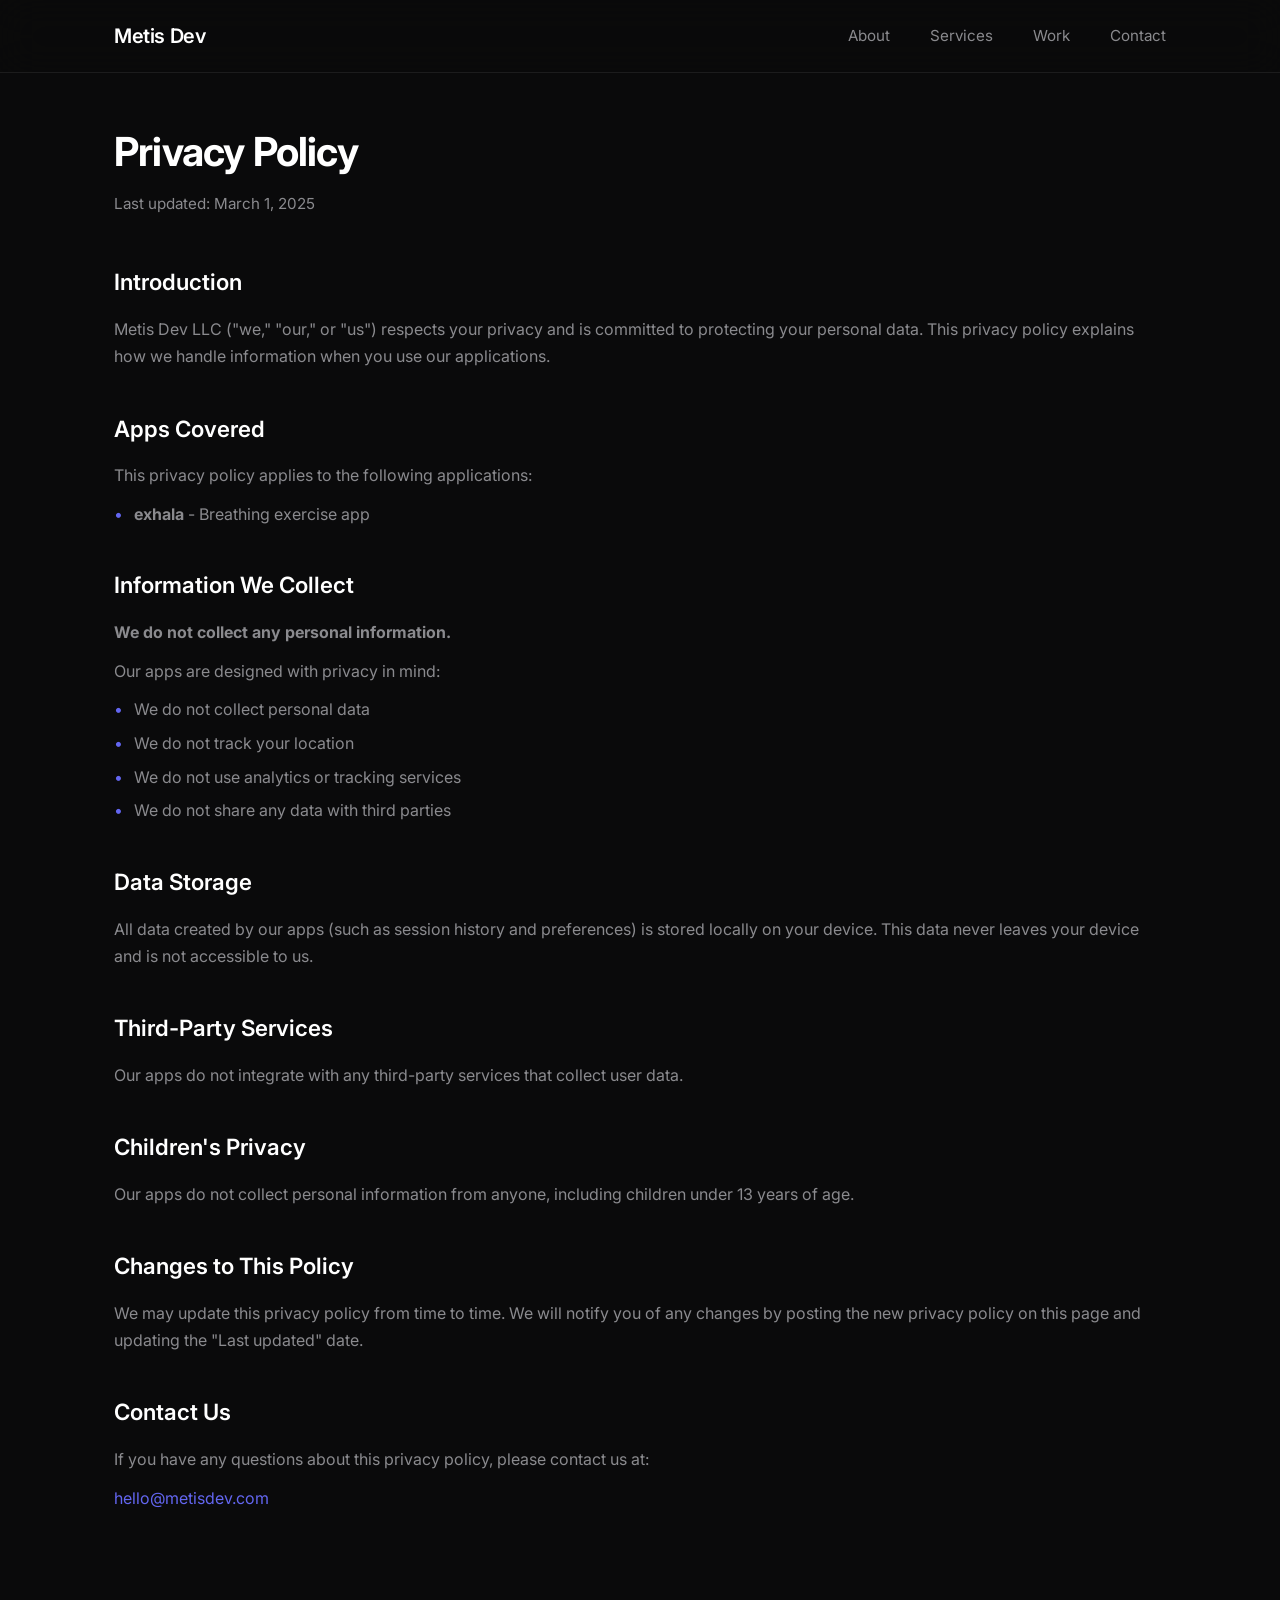
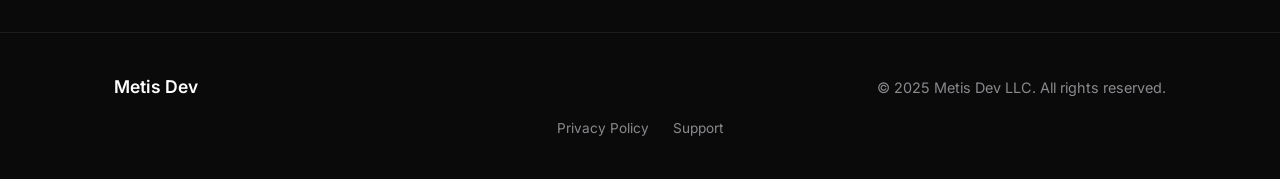
==== privacy.html @ e23542b5 "Add iOS development services section and copy refinements Adds a Services section (iOS Development, " ====
<!DOCTYPE html>
<html lang="en">
<head>
    <meta charset="UTF-8">
    <meta name="viewport" content="width=device-width, initial-scale=1.0">
    <title>Privacy Policy | Metis Dev</title>
    <meta name="description" content="Privacy Policy for Metis Dev applications including exhala.">
    <link rel="stylesheet" href="styles.css">
    <link rel="preconnect" href="https://fonts.googleapis.com">
    <link rel="preconnect" href="https://fonts.gstatic.com" crossorigin>
    <link href="https://fonts.googleapis.com/css2?family=Inter:wght@300;400;500;600;700&display=swap" rel="stylesheet">
    <link rel="icon" type="image/svg+xml" href="data:image/svg+xml,<svg xmlns='http://www.w3.org/2000/svg' viewBox='0 0 100 100'><text y='.9em' font-size='90'>M</text></svg>">
</head>
<body>
    <nav class="nav">
        <div class="nav-container">
            <a href="index.html" class="logo">Metis Dev</a>
            <ul class="nav-links">
                <li><a href="index.html#about">About</a></li>
                <li><a href="index.html#services">Services</a></li>
                <li><a href="index.html#work">Work</a></li>
                <li><a href="index.html#contact">Contact</a></li>
            </ul>
            <button class="mobile-menu-btn" aria-label="Toggle menu">
                <span></span>
                <span></span>
                <span></span>
            </button>
        </div>
    </nav>

    <main class="legal-page">
        <div class="container">
            <h1>Privacy Policy</h1>
            <p class="last-updated">Last updated: March 1, 2025</p>

            <section class="legal-section">
                <h2>Introduction</h2>
                <p>Metis Dev LLC ("we," "our," or "us") respects your privacy and is committed to protecting your personal data. This privacy policy explains how we handle information when you use our applications.</p>
            </section>

            <section class="legal-section">
                <h2>Apps Covered</h2>
                <p>This privacy policy applies to the following applications:</p>
                <ul>
                    <li><strong>exhala</strong> - Breathing exercise app</li>
                </ul>
            </section>

            <section class="legal-section">
                <h2>Information We Collect</h2>
                <p><strong>We do not collect any personal information.</strong></p>
                <p>Our apps are designed with privacy in mind:</p>
                <ul>
                    <li>We do not collect personal data</li>
                    <li>We do not track your location</li>
                    <li>We do not use analytics or tracking services</li>
                    <li>We do not share any data with third parties</li>
                </ul>
            </section>

            <section class="legal-section">
                <h2>Data Storage</h2>
                <p>All data created by our apps (such as session history and preferences) is stored locally on your device. This data never leaves your device and is not accessible to us.</p>
            </section>

            <section class="legal-section">
                <h2>Third-Party Services</h2>
                <p>Our apps do not integrate with any third-party services that collect user data.</p>
            </section>

            <section class="legal-section">
                <h2>Children's Privacy</h2>
                <p>Our apps do not collect personal information from anyone, including children under 13 years of age.</p>
            </section>

            <section class="legal-section">
                <h2>Changes to This Policy</h2>
                <p>We may update this privacy policy from time to time. We will notify you of any changes by posting the new privacy policy on this page and updating the "Last updated" date.</p>
            </section>

            <section class="legal-section">
                <h2>Contact Us</h2>
                <p>If you have any questions about this privacy policy, please contact us at:</p>
                <p><a href="mailto:hello@metisdev.com">hello@metisdev.com</a></p>
            </section>
        </div>
    </main>

    <footer class="footer">
        <div class="container">
            <div class="footer-content">
                <span class="footer-logo">Metis Dev</span>
                <p>&copy; 2025 Metis Dev LLC. All rights reserved.</p>
            </div>
            <div class="footer-links">
                <a href="privacy.html">Privacy Policy</a>
                <a href="support.html">Support</a>
            </div>
        </div>
    </footer>

    <script src="script.js"></script>
</body>
</html>
---- styles.css ----
/* Reset & Base */
*, *::before, *::after {
    box-sizing: border-box;
    margin: 0;
    padding: 0;
}

:root {
    --color-bg: #0a0a0b;
    --color-bg-elevated: #141416;
    --color-text: #ffffff;
    --color-text-muted: #8a8a8e;
    --color-accent: #6366f1;
    --color-accent-hover: #818cf8;
    --color-border: rgba(255, 255, 255, 0.08);
    --font-family: 'Inter', -apple-system, BlinkMacSystemFont, sans-serif;
    --transition: 0.3s ease;
}

html {
    scroll-behavior: smooth;
}

body {
    font-family: var(--font-family);
    background-color: var(--color-bg);
    color: var(--color-text);
    line-height: 1.6;
    -webkit-font-smoothing: antialiased;
}

.container {
    max-width: 1100px;
    margin: 0 auto;
    padding: 0 24px;
}

/* Navigation */
.nav {
    position: fixed;
    top: 0;
    left: 0;
    right: 0;
    z-index: 100;
    background: rgba(10, 10, 11, 0.8);
    backdrop-filter: blur(20px);
    border-bottom: 1px solid var(--color-border);
}

.nav-container {
    max-width: 1100px;
    margin: 0 auto;
    padding: 0 24px;
    height: 72px;
    display: flex;
    align-items: center;
    justify-content: space-between;
}

.logo {
    font-size: 1.25rem;
    font-weight: 600;
    color: var(--color-text);
    text-decoration: none;
    letter-spacing: -0.02em;
}

.nav-links {
    display: flex;
    list-style: none;
    gap: 40px;
}

.nav-links a {
    color: var(--color-text-muted);
    text-decoration: none;
    font-size: 0.95rem;
    font-weight: 400;
    transition: color var(--transition);
}

.nav-links a:hover {
    color: var(--color-text);
}

.mobile-menu-btn {
    display: none;
    flex-direction: column;
    gap: 5px;
    background: none;
    border: none;
    cursor: pointer;
    padding: 8px;
}

.mobile-menu-btn span {
    width: 24px;
    height: 2px;
    background: var(--color-text);
    transition: var(--transition);
}

/* Hero */
.hero {
    min-height: 100vh;
    display: flex;
    align-items: center;
    justify-content: center;
    text-align: center;
    padding: 120px 24px 80px;
    background: radial-gradient(ellipse at 50% 0%, rgba(99, 102, 241, 0.15) 0%, transparent 60%);
}

.hero-content {
    max-width: 700px;
}

.hero h1 {
    font-size: clamp(2.5rem, 6vw, 4rem);
    font-weight: 700;
    letter-spacing: -0.03em;
    line-height: 1.1;
    margin-bottom: 24px;
}

.hero p {
    font-size: 1.25rem;
    color: var(--color-text-muted);
    margin-bottom: 40px;
    line-height: 1.7;
}

/* Buttons */
.btn {
    display: inline-flex;
    align-items: center;
    gap: 10px;
    padding: 14px 28px;
    border-radius: 12px;
    font-size: 1rem;
    font-weight: 500;
    text-decoration: none;
    transition: all var(--transition);
    cursor: pointer;
    border: none;
}

.btn-primary {
    background: var(--color-accent);
    color: white;
}

.btn-primary:hover {
    background: var(--color-accent-hover);
    transform: translateY(-2px);
}

.btn-secondary {
    background: var(--color-bg-elevated);
    color: var(--color-text);
    border: 1px solid var(--color-border);
}

.btn-secondary:hover {
    border-color: rgba(255, 255, 255, 0.2);
    background: rgba(255, 255, 255, 0.05);
}

/* Sections */
.section {
    padding: 120px 0;
    scroll-margin-top: -32px;
}

.section h2 {
    font-size: 2.5rem;
    font-weight: 700;
    letter-spacing: -0.02em;
    margin-bottom: 48px;
}

/* About */
.about {
    border-top: 1px solid var(--color-border);
}

.about-content {
    max-width: 680px;
}

.about-content .lead {
    font-size: 1.35rem;
    color: var(--color-text);
    margin-bottom: 24px;
    line-height: 1.6;
}

.about-content p {
    color: var(--color-text-muted);
    font-size: 1.1rem;
    margin-bottom: 16px;
}

/* Work / Projects */
.work {
    background: var(--color-bg-elevated);
}

.project-card {
    display: grid;
    grid-template-columns: 1fr 1fr;
    gap: 60px;
    align-items: center;
    background: var(--color-bg);
    border-radius: 24px;
    padding: 60px;
    border: 1px solid var(--color-border);
}

.project-visual {
    display: flex;
    justify-content: center;
    align-items: center;
}

.app-icon {
    width: 300px;
    height: 300px;
    border-radius: 22.37%;
}

.project-info {
    display: flex;
    flex-direction: column;
    gap: 16px;
}

.project-label {
    font-size: 0.85rem;
    font-weight: 500;
    color: var(--color-accent);
    text-transform: uppercase;
    letter-spacing: 0.1em;
}

.project-info h3 {
    font-size: 2rem;
    font-weight: 700;
    letter-spacing: -0.02em;
}

.project-tagline {
    font-size: 1.2rem;
    color: var(--color-text);
    font-weight: 500;
}

.project-info p {
    color: var(--color-text-muted);
    font-size: 1rem;
}

.feature-list {
    list-style: none;
    margin: 8px 0 16px;
}

.feature-list li {
    position: relative;
    padding-left: 24px;
    margin-bottom: 10px;
    color: var(--color-text-muted);
    font-size: 0.95rem;
}

.feature-list li::before {
    content: "";
    position: absolute;
    left: 0;
    top: 8px;
    width: 8px;
    height: 8px;
    background: var(--color-accent);
    border-radius: 50%;
}

.app-store-btn {
    width: fit-content;
    margin-top: 8px;
}

/* Services */
.services-intro {
    max-width: 680px;
    color: var(--color-text-muted);
    font-size: 1.1rem;
    margin-top: -24px;
    margin-bottom: 48px;
}

.services-grid {
    display: grid;
    grid-template-columns: repeat(4, 1fr);
    gap: 24px;
}

.service-card {
    background: var(--color-bg-elevated);
    border: 1px solid var(--color-border);
    border-radius: 16px;
    padding: 32px 28px;
}

.service-icon {
    width: 52px;
    height: 52px;
    display: flex;
    align-items: center;
    justify-content: center;
    background: rgba(99, 102, 241, 0.12);
    color: var(--color-accent);
    border-radius: 12px;
    margin-bottom: 20px;
}

.service-card h3 {
    font-size: 1.15rem;
    font-weight: 600;
    letter-spacing: -0.01em;
    margin-bottom: 10px;
}

.service-card p {
    color: var(--color-text-muted);
    font-size: 0.95rem;
}

/* Contact */
.contact {
    text-align: center;
    border-top: 1px solid var(--color-border);
}

.contact-text {
    font-size: 1.2rem;
    color: var(--color-text-muted);
    margin-bottom: 32px;
}

.contact-email {
    font-size: 1.5rem;
    font-weight: 600;
    color: var(--color-accent);
    text-decoration: none;
    transition: color var(--transition);
}

.contact-email:hover {
    color: var(--color-accent-hover);
}

/* Footer */
.footer {
    padding: 40px 0;
    border-top: 1px solid var(--color-border);
}

.footer-content {
    display: flex;
    justify-content: space-between;
    align-items: center;
}

.footer-logo {
    font-weight: 600;
    font-size: 1.1rem;
}

.footer-links {
    display: flex;
    gap: 24px;
    justify-content: center;
    margin-top: 16px;
    flex-wrap: wrap;
}

.footer-links a {
    font-size: 0.85rem;
    color: var(--color-text-muted);
    text-decoration: none;
    transition: color 0.2s ease;
}

.footer-links a:hover {
    color: var(--color-text);
}

.footer p {
    color: var(--color-text-muted);
    font-size: 0.9rem;
}

/* Mobile Responsive */
@media (max-width: 900px) {
    .project-card {
        grid-template-columns: 1fr;
        text-align: center;
        padding: 40px 30px;
    }

    .project-visual {
        order: -1;
    }

    .project-info {
        align-items: center;
    }

    .feature-list {
        text-align: left;
        display: inline-block;
    }

    .services-grid {
        grid-template-columns: repeat(2, 1fr);
    }
}

@media (max-width: 768px) {
    .nav-links {
        display: none;
        position: absolute;
        top: 72px;
        left: 0;
        right: 0;
        background: var(--color-bg);
        flex-direction: column;
        padding: 24px;
        gap: 20px;
        border-bottom: 1px solid var(--color-border);
    }

    .nav-links.active {
        display: flex;
    }

    .mobile-menu-btn {
        display: flex;
    }

    .mobile-menu-btn.active span:nth-child(1) {
        transform: rotate(45deg) translate(5px, 5px);
    }

    .mobile-menu-btn.active span:nth-child(2) {
        opacity: 0;
    }

    .mobile-menu-btn.active span:nth-child(3) {
        transform: rotate(-45deg) translate(5px, -5px);
    }

    .hero {
        padding: 100px 24px 60px;
    }

    .section {
        padding: 80px 0;
        scroll-margin-top: 8px;
    }

    .section h2 {
        font-size: 2rem;
    }

    .app-icon {
        width: 180px;
        height: 180px;
        border-radius: 22.37%;
    }

    .services-intro {
        margin-top: 0;
    }

    .services-grid {
        grid-template-columns: 1fr;
    }

    .footer-content {
        flex-direction: column;
        gap: 12px;
        text-align: center;
    }
}

/* Legal Pages (Privacy, Terms) */
.legal-page {
    padding: 120px 0 80px;
    min-height: calc(100vh - 200px);
}

.legal-page h1 {
    font-size: 2.5rem;
    font-weight: 700;
    letter-spacing: -0.02em;
    margin-bottom: 8px;
}

.legal-page .last-updated {
    color: var(--color-text-muted);
    font-size: 0.95rem;
    margin-bottom: 48px;
}

.legal-section {
    margin-bottom: 40px;
}

.legal-section h2 {
    font-size: 1.4rem;
    font-weight: 600;
    margin-bottom: 16px;
    color: var(--color-text);
}

.legal-section p {
    color: var(--color-text-muted);
    font-size: 1rem;
    margin-bottom: 12px;
    line-height: 1.7;
}

.legal-section ul {
    list-style: none;
    margin: 12px 0;
}

.legal-section ul li {
    position: relative;
    padding-left: 20px;
    margin-bottom: 8px;
    color: var(--color-text-muted);
    font-size: 1rem;
}

.legal-section ul li::before {
    content: "•";
    position: absolute;
    left: 0;
    color: var(--color-accent);
}

.legal-section a {
    color: var(--color-accent);
    text-decoration: none;
}

.legal-section a:hover {
    color: var(--color-accent-hover);
}

.legal-section h3 {
    font-size: 1.1rem;
    font-weight: 600;
    margin: 24px 0 8px;
    color: var(--color-text);
}
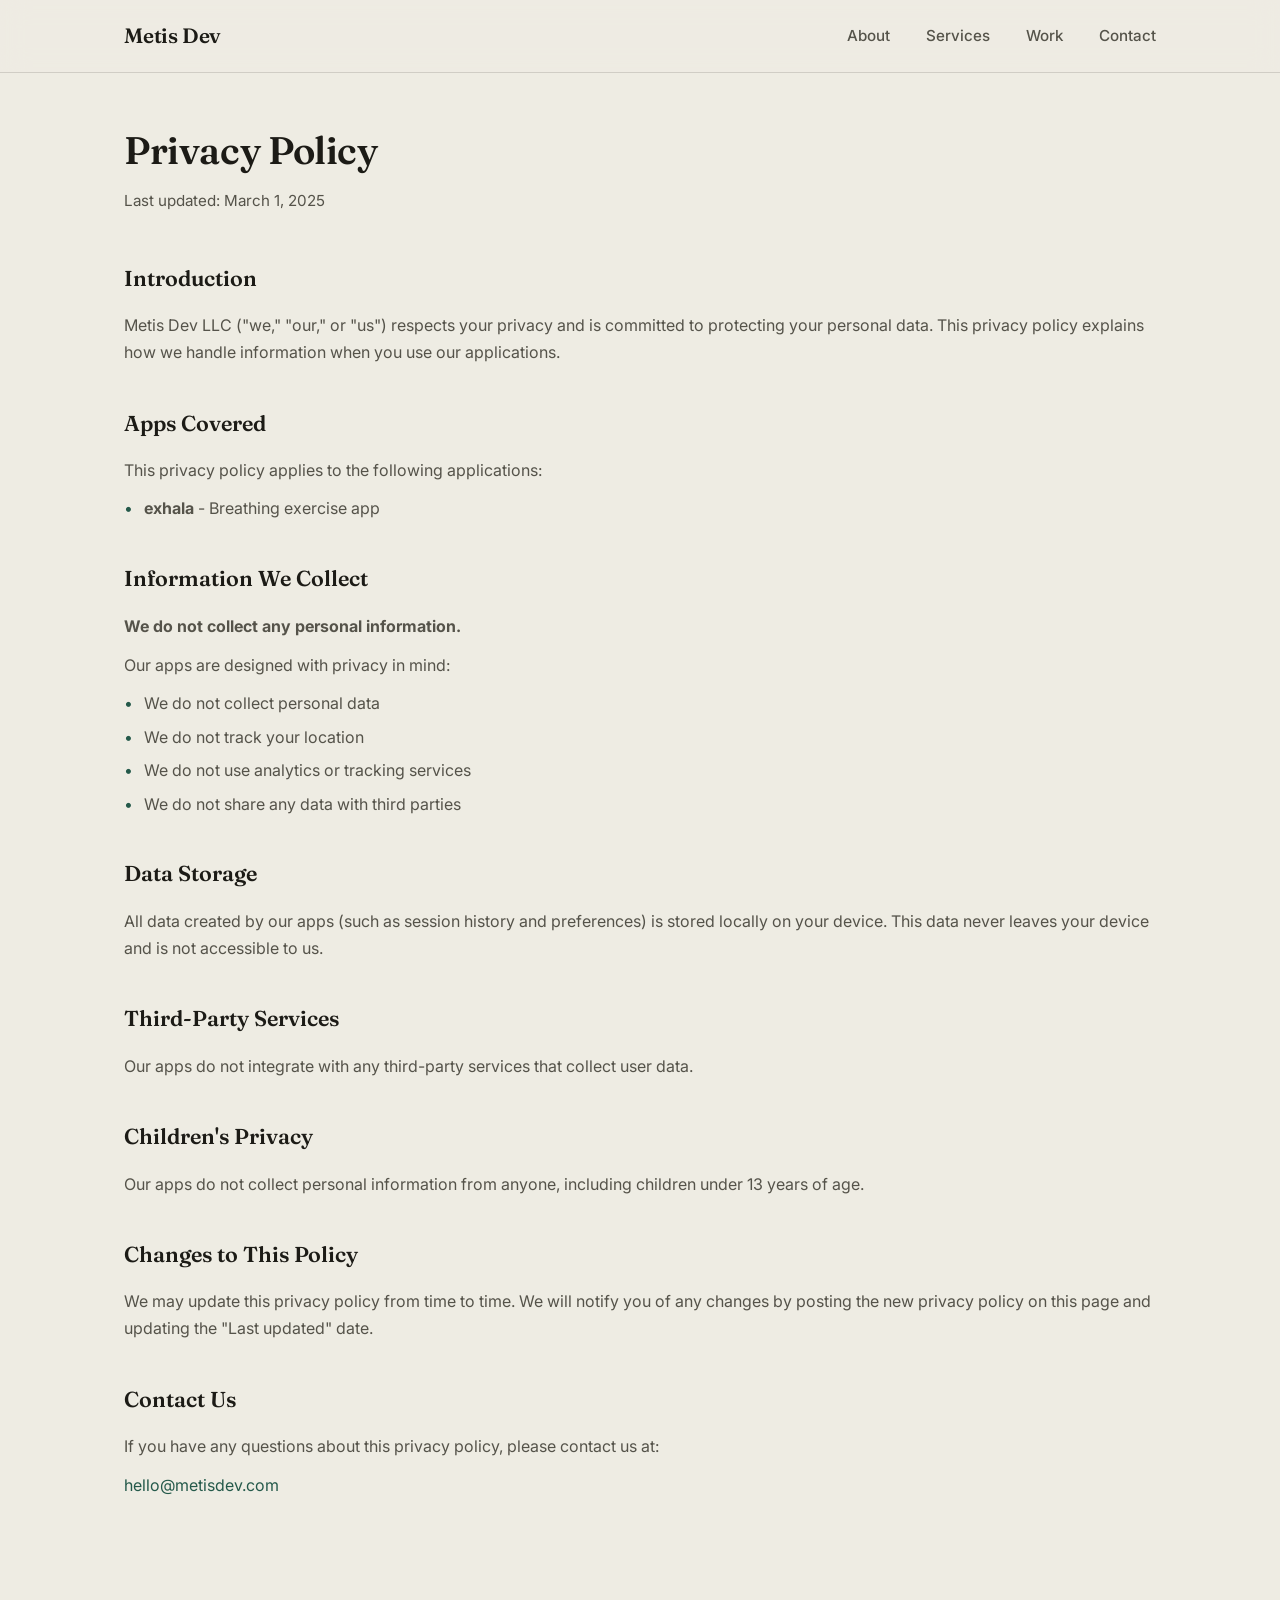
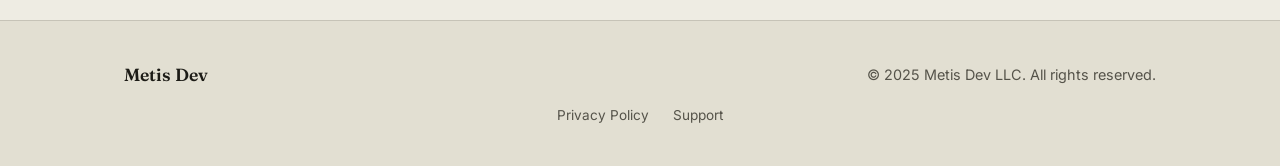
==== commit 1e715946: "Reposition site around on-device AI integration for indie app makers Lead with on-device AI (no per-" ====
--- a/privacy.html
+++ b/privacy.html
@@ -8,7 +8,7 @@
     <link rel="stylesheet" href="styles.css">
     <link rel="preconnect" href="https://fonts.googleapis.com">
     <link rel="preconnect" href="https://fonts.gstatic.com" crossorigin>
-    <link href="https://fonts.googleapis.com/css2?family=Inter:wght@300;400;500;600;700&display=swap" rel="stylesheet">
+    <link href="https://fonts.googleapis.com/css2?family=Fraunces:opsz,wght@9..144,400;9..144,500;9..144,600;9..144,700&family=Inter:wght@300;400;500;600;700&display=swap" rel="stylesheet">
     <link rel="icon" type="image/svg+xml" href="data:image/svg+xml,<svg xmlns='http://www.w3.org/2000/svg' viewBox='0 0 100 100'><text y='.9em' font-size='90'>M</text></svg>">
 </head>
 <body>
--- a/styles.css
+++ b/styles.css
@@ -6,15 +6,19 @@
 }
 
 :root {
-    --color-bg: #0a0a0b;
-    --color-bg-elevated: #141416;
-    --color-text: #ffffff;
-    --color-text-muted: #8a8a8e;
-    --color-accent: #6366f1;
-    --color-accent-hover: #818cf8;
-    --color-border: rgba(255, 255, 255, 0.08);
-    --font-family: 'Inter', -apple-system, BlinkMacSystemFont, sans-serif;
-    --transition: 0.3s ease;
+    --color-bg: #eeece3;
+    --color-bg-panel: #e2dfd2;
+    --color-surface: #f7f5ee;
+    --color-ink: #1c1b16;
+    --color-ink-muted: #55534a;
+    --color-accent: #24594a;
+    --color-accent-strong: #163d33;
+    --color-accent-soft: rgba(36, 89, 74, 0.1);
+    --color-border: rgba(28, 27, 22, 0.14);
+    --color-border-strong: rgba(28, 27, 22, 0.28);
+    --font-display: 'Fraunces', Georgia, serif;
+    --font-body: 'Inter', -apple-system, BlinkMacSystemFont, sans-serif;
+    --transition: 0.25s ease;
 }
 
 html {
@@ -22,15 +26,31 @@
 }
 
 body {
-    font-family: var(--font-family);
+    font-family: var(--font-body);
     background-color: var(--color-bg);
-    color: var(--color-text);
+    color: var(--color-ink);
     line-height: 1.6;
     -webkit-font-smoothing: antialiased;
 }
 
+@media (prefers-reduced-motion: reduce) {
+    html {
+        scroll-behavior: auto;
+    }
+}
+
+a {
+    color: inherit;
+}
+
+:focus-visible {
+    outline: 2px solid var(--color-accent);
+    outline-offset: 3px;
+    border-radius: 2px;
+}
+
 .container {
-    max-width: 1100px;
+    max-width: 1080px;
     margin: 0 auto;
     padding: 0 24px;
 }
@@ -42,13 +62,13 @@
     left: 0;
     right: 0;
     z-index: 100;
-    background: rgba(10, 10, 11, 0.8);
-    backdrop-filter: blur(20px);
+    background: rgba(238, 236, 227, 0.9);
+    backdrop-filter: blur(14px);
     border-bottom: 1px solid var(--color-border);
 }
 
 .nav-container {
-    max-width: 1100px;
+    max-width: 1080px;
     margin: 0 auto;
     padding: 0 24px;
     height: 72px;
@@ -58,29 +78,30 @@
 }
 
 .logo {
-    font-size: 1.25rem;
-    font-weight: 600;
-    color: var(--color-text);
+    font-family: var(--font-display);
+    font-size: 1.3rem;
+    font-weight: 600;
+    color: var(--color-ink);
     text-decoration: none;
-    letter-spacing: -0.02em;
+    letter-spacing: -0.01em;
 }
 
 .nav-links {
     display: flex;
     list-style: none;
-    gap: 40px;
+    gap: 36px;
 }
 
 .nav-links a {
-    color: var(--color-text-muted);
+    color: var(--color-ink-muted);
     text-decoration: none;
     font-size: 0.95rem;
-    font-weight: 400;
+    font-weight: 500;
     transition: color var(--transition);
 }
 
 .nav-links a:hover {
-    color: var(--color-text);
+    color: var(--color-ink);
 }
 
 .mobile-menu-btn {
@@ -96,180 +117,373 @@
 .mobile-menu-btn span {
     width: 24px;
     height: 2px;
-    background: var(--color-text);
+    background: var(--color-ink);
     transition: var(--transition);
-}
-
-/* Hero */
-.hero {
-    min-height: 100vh;
-    display: flex;
-    align-items: center;
-    justify-content: center;
-    text-align: center;
-    padding: 120px 24px 80px;
-    background: radial-gradient(ellipse at 50% 0%, rgba(99, 102, 241, 0.15) 0%, transparent 60%);
-}
-
-.hero-content {
-    max-width: 700px;
-}
-
-.hero h1 {
-    font-size: clamp(2.5rem, 6vw, 4rem);
-    font-weight: 700;
-    letter-spacing: -0.03em;
-    line-height: 1.1;
-    margin-bottom: 24px;
-}
-
-.hero p {
-    font-size: 1.25rem;
-    color: var(--color-text-muted);
-    margin-bottom: 40px;
-    line-height: 1.7;
 }
 
 /* Buttons */
 .btn {
     display: inline-flex;
     align-items: center;
-    gap: 10px;
-    padding: 14px 28px;
-    border-radius: 12px;
+    gap: 8px;
+    padding: 14px 26px;
+    border-radius: 4px;
     font-size: 1rem;
-    font-weight: 500;
+    font-weight: 600;
     text-decoration: none;
     transition: all var(--transition);
     cursor: pointer;
-    border: none;
+    border: 1.5px solid transparent;
+    font-family: var(--font-body);
 }
 
 .btn-primary {
     background: var(--color-accent);
-    color: white;
+    color: #f7f5ee;
+    border-color: var(--color-accent);
 }
 
 .btn-primary:hover {
-    background: var(--color-accent-hover);
-    transform: translateY(-2px);
+    background: var(--color-accent-strong);
+    border-color: var(--color-accent-strong);
 }
 
 .btn-secondary {
-    background: var(--color-bg-elevated);
-    color: var(--color-text);
-    border: 1px solid var(--color-border);
+    background: transparent;
+    color: var(--color-ink);
+    border-color: var(--color-border-strong);
 }
 
 .btn-secondary:hover {
-    border-color: rgba(255, 255, 255, 0.2);
-    background: rgba(255, 255, 255, 0.05);
+    border-color: var(--color-ink);
+    background: rgba(28, 27, 22, 0.03);
 }
 
 /* Sections */
 .section {
-    padding: 120px 0;
-    scroll-margin-top: -32px;
+    padding: 110px 0;
+    scroll-margin-top: 88px;
+}
+
+.reveal {
+    opacity: 0;
+    transform: translateY(28px);
+    transition: opacity 0.7s cubic-bezier(0.16, 1, 0.3, 1), transform 0.7s cubic-bezier(0.16, 1, 0.3, 1);
+}
+
+.reveal.is-visible {
+    opacity: 1;
+    transform: translateY(0);
+}
+
+@media (prefers-reduced-motion: reduce) {
+    .reveal {
+        opacity: 1;
+        transform: none;
+        transition: none;
+    }
+}
+
+.section-label {
+    font-family: var(--font-body);
+    font-size: 0.9rem;
+    font-weight: 600;
+    color: var(--color-accent);
+    margin-bottom: 12px;
 }
 
 .section h2 {
-    font-size: 2.5rem;
-    font-weight: 700;
-    letter-spacing: -0.02em;
-    margin-bottom: 48px;
+    font-family: var(--font-display);
+    font-size: clamp(1.9rem, 3.2vw, 2.7rem);
+    font-weight: 600;
+    letter-spacing: -0.01em;
+    line-height: 1.15;
+}
+
+/* Hero */
+.hero {
+    padding: 168px 0 96px;
+    border-bottom: 1px solid var(--color-border);
+}
+
+.hero-grid {
+    display: grid;
+    grid-template-columns: 1.5fr 1fr;
+    gap: 64px;
+    align-items: start;
+}
+
+.hero h1 {
+    font-family: var(--font-display);
+    font-size: clamp(2.3rem, 5vw, 3.6rem);
+    font-weight: 600;
+    letter-spacing: -0.015em;
+    line-height: 1.12;
+    margin-bottom: 24px;
+}
+
+.hero-lede {
+    font-size: 1.15rem;
+    color: var(--color-ink-muted);
+    max-width: 46ch;
+    margin-bottom: 32px;
+    line-height: 1.7;
+}
+
+.hero-facts {
+    list-style: none;
+    border-top: 1px solid var(--color-border);
+}
+
+.hero-facts li {
+    padding: 20px 0;
+    border-bottom: 1px solid var(--color-border);
+    font-size: 1rem;
+    color: var(--color-ink);
+}
+
+.hero-facts strong {
+    display: block;
+    font-family: var(--font-display);
+    font-size: 1.05rem;
+    font-weight: 600;
+    margin-bottom: 4px;
+}
+
+.hero-facts span {
+    color: var(--color-ink-muted);
+    font-size: 0.95rem;
 }
 
 /* About */
 .about {
-    border-top: 1px solid var(--color-border);
-}
-
-.about-content {
-    max-width: 680px;
+    background: var(--color-bg-panel);
+}
+
+.about-grid {
+    display: grid;
+    grid-template-columns: 0.8fr 1.2fr;
+    gap: 56px;
 }
 
 .about-content .lead {
-    font-size: 1.35rem;
-    color: var(--color-text);
+    font-family: var(--font-display);
+    font-size: 1.4rem;
+    font-weight: 500;
+    color: var(--color-ink);
+    margin-bottom: 20px;
+    line-height: 1.5;
+}
+
+.about-content p {
+    color: var(--color-ink-muted);
+    font-size: 1.05rem;
+    margin-bottom: 16px;
+}
+
+.about-linkedin {
+    display: inline-block;
+    color: var(--color-accent);
+    text-decoration: none;
+    font-weight: 600;
+    margin-top: 8px;
+    border-bottom: 1.5px solid transparent;
+    transition: border-color var(--transition);
+}
+
+.about-linkedin:hover {
+    border-color: var(--color-accent);
+}
+
+/* Services */
+.services-intro {
+    max-width: 60ch;
+    color: var(--color-ink-muted);
+    font-size: 1.1rem;
+    margin-top: 16px;
+    margin-bottom: 56px;
+}
+
+.service-primary {
+    display: grid;
+    grid-template-columns: 100px 1fr;
+    gap: 32px;
+    padding: 40px 0 48px;
+    border-top: 1px solid var(--color-border-strong);
+    border-bottom: 1px solid var(--color-border-strong);
+}
+
+.service-index {
+    font-family: var(--font-display);
+    font-size: 2.6rem;
+    font-weight: 600;
+    color: var(--color-accent);
+    line-height: 1;
+}
+
+.service-primary h3 {
+    font-family: var(--font-display);
+    font-size: 1.7rem;
+    font-weight: 600;
+    margin-bottom: 14px;
+    letter-spacing: -0.01em;
+}
+
+.service-primary > div > p {
+    color: var(--color-ink-muted);
+    font-size: 1.05rem;
+    max-width: 62ch;
     margin-bottom: 24px;
-    line-height: 1.6;
-}
-
-.about-content p {
-    color: var(--color-text-muted);
-    font-size: 1.1rem;
-    margin-bottom: 16px;
+}
+
+.service-benefits {
+    list-style: none;
+    display: grid;
+    gap: 14px;
+    margin-bottom: 20px;
+}
+
+.service-benefits li {
+    padding-left: 20px;
+    position: relative;
+    color: var(--color-ink);
+    font-size: 0.98rem;
+    max-width: 60ch;
+}
+
+.service-benefits li::before {
+    content: "";
+    position: absolute;
+    left: 0;
+    top: 9px;
+    width: 6px;
+    height: 6px;
+    background: var(--color-accent);
+}
+
+.service-benefits strong {
+    font-weight: 600;
+}
+
+.service-note {
+    color: var(--color-ink-muted);
+    font-size: 0.95rem;
+    font-style: italic;
+}
+
+.services-secondary {
+    display: grid;
+    grid-template-columns: repeat(3, 1fr);
+}
+
+.service-row {
+    grid-template-columns: 60px 1fr;
+    display: grid;
+    gap: 20px;
+    padding: 32px 24px;
+    border-bottom: 1px solid var(--color-border);
+}
+
+.service-row:not(:last-child) {
+    border-right: 1px solid var(--color-border);
+}
+
+.service-row .service-index {
+    font-size: 1.6rem;
+}
+
+.service-row h3 {
+    font-family: var(--font-display);
+    font-size: 1.15rem;
+    font-weight: 600;
+    margin-bottom: 8px;
+}
+
+.service-row p {
+    color: var(--color-ink-muted);
+    font-size: 0.95rem;
+}
+
+.services-cta {
+    display: flex;
+    width: fit-content;
+    margin: 56px auto 0;
 }
 
 /* Work / Projects */
 .work {
-    background: var(--color-bg-elevated);
+    border-top: 1px solid var(--color-border);
+}
+
+.work-frame {
+    color: var(--color-ink-muted);
+    font-size: 1.1rem;
+    max-width: 62ch;
+    margin: 20px 0 48px;
 }
 
 .project-card {
     display: grid;
-    grid-template-columns: 1fr 1fr;
-    gap: 60px;
-    align-items: center;
-    background: var(--color-bg);
-    border-radius: 24px;
-    padding: 60px;
-    border: 1px solid var(--color-border);
+    grid-template-columns: 260px 1fr;
+    gap: 56px;
+    align-items: start;
+    background: var(--color-surface);
+    border: 1px solid var(--color-border-strong);
+    padding: 52px;
 }
 
 .project-visual {
     display: flex;
     justify-content: center;
-    align-items: center;
+    align-items: flex-start;
 }
 
 .app-icon {
-    width: 300px;
-    height: 300px;
+    width: 220px;
+    height: 220px;
     border-radius: 22.37%;
 }
 
 .project-info {
     display: flex;
     flex-direction: column;
-    gap: 16px;
+    gap: 14px;
 }
 
 .project-label {
     font-size: 0.85rem;
+    font-weight: 600;
+    color: var(--color-accent);
+}
+
+.project-info h3 {
+    font-family: var(--font-display);
+    font-size: 1.9rem;
+    font-weight: 600;
+    letter-spacing: -0.01em;
+}
+
+.project-tagline {
+    font-size: 1.1rem;
+    color: var(--color-ink);
     font-weight: 500;
-    color: var(--color-accent);
-    text-transform: uppercase;
-    letter-spacing: 0.1em;
-}
-
-.project-info h3 {
-    font-size: 2rem;
-    font-weight: 700;
-    letter-spacing: -0.02em;
-}
-
-.project-tagline {
-    font-size: 1.2rem;
-    color: var(--color-text);
-    font-weight: 500;
 }
 
 .project-info p {
-    color: var(--color-text-muted);
+    color: var(--color-ink-muted);
     font-size: 1rem;
 }
 
 .feature-list {
     list-style: none;
-    margin: 8px 0 16px;
+    margin: 4px 0 8px;
 }
 
 .feature-list li {
     position: relative;
-    padding-left: 24px;
+    padding-left: 22px;
     margin-bottom: 10px;
-    color: var(--color-text-muted);
+    color: var(--color-ink-muted);
     font-size: 0.95rem;
 }
 
@@ -278,10 +492,9 @@
     position: absolute;
     left: 0;
     top: 8px;
-    width: 8px;
-    height: 8px;
+    width: 6px;
+    height: 6px;
     background: var(--color-accent);
-    border-radius: 50%;
 }
 
 .app-store-btn {
@@ -289,80 +502,104 @@
     margin-top: 8px;
 }
 
-/* Services */
-.services-intro {
-    max-width: 680px;
-    color: var(--color-text-muted);
-    font-size: 1.1rem;
-    margin-top: -24px;
-    margin-bottom: 48px;
-}
-
-.services-grid {
-    display: grid;
-    grid-template-columns: repeat(4, 1fr);
-    gap: 24px;
-}
-
-.service-card {
-    background: var(--color-bg-elevated);
-    border: 1px solid var(--color-border);
-    border-radius: 16px;
-    padding: 32px 28px;
-}
-
-.service-icon {
-    width: 52px;
-    height: 52px;
-    display: flex;
-    align-items: center;
-    justify-content: center;
-    background: rgba(99, 102, 241, 0.12);
-    color: var(--color-accent);
-    border-radius: 12px;
-    margin-bottom: 20px;
-}
-
-.service-card h3 {
-    font-size: 1.15rem;
-    font-weight: 600;
-    letter-spacing: -0.01em;
-    margin-bottom: 10px;
-}
-
-.service-card p {
-    color: var(--color-text-muted);
-    font-size: 0.95rem;
-}
-
 /* Contact */
 .contact {
-    text-align: center;
+    background: var(--color-bg-panel);
     border-top: 1px solid var(--color-border);
 }
 
+.contact-grid {
+    display: grid;
+    grid-template-columns: 0.9fr 1.1fr;
+    gap: 56px;
+    align-items: start;
+}
+
 .contact-text {
-    font-size: 1.2rem;
-    color: var(--color-text-muted);
-    margin-bottom: 32px;
+    font-size: 1.1rem;
+    color: var(--color-ink-muted);
+    margin: 16px 0 24px;
+    max-width: 46ch;
+}
+
+.contact-email-fallback {
+    font-size: 1rem;
+    color: var(--color-ink-muted);
 }
 
 .contact-email {
-    font-size: 1.5rem;
     font-weight: 600;
     color: var(--color-accent);
     text-decoration: none;
-    transition: color var(--transition);
+    border-bottom: 1.5px solid transparent;
+    transition: border-color var(--transition);
 }
 
 .contact-email:hover {
-    color: var(--color-accent-hover);
+    border-color: var(--color-accent);
+}
+
+.contact-form {
+    display: flex;
+    flex-direction: column;
+    gap: 20px;
+    background: var(--color-surface);
+    border: 1px solid var(--color-border-strong);
+    padding: 40px;
+}
+
+.form-field {
+    display: flex;
+    flex-direction: column;
+    gap: 8px;
+}
+
+.form-field label {
+    font-size: 0.9rem;
+    font-weight: 600;
+    color: var(--color-ink);
+}
+
+.form-field input,
+.form-field textarea {
+    font-family: var(--font-body);
+    font-size: 1rem;
+    padding: 12px 14px;
+    background: var(--color-bg);
+    border: 1.5px solid var(--color-border-strong);
+    border-radius: 4px;
+    color: var(--color-ink);
+    resize: vertical;
+}
+
+.form-field input:focus,
+.form-field textarea:focus {
+    outline: 2px solid var(--color-accent);
+    outline-offset: 1px;
+    border-color: var(--color-accent);
+}
+
+.form-submit {
+    align-self: flex-start;
+    margin-top: 4px;
+}
+
+.form-status {
+    font-size: 0.9rem;
+    color: var(--color-ink-muted);
+    min-height: 1.2em;
+}
+
+.form-status[data-state="success"] {
+    color: var(--color-accent-strong);
+    font-weight: 600;
 }
 
 /* Footer */
 .footer {
     padding: 40px 0;
     border-top: 1px solid var(--color-border);
+    background: var(--color-bg-panel);
 }
 
 .footer-content {
@@ -372,6 +609,7 @@
 }
 
 .footer-logo {
+    font-family: var(--font-display);
     font-weight: 600;
     font-size: 1.1rem;
 }
@@ -386,30 +624,40 @@
 
 .footer-links a {
     font-size: 0.85rem;
-    color: var(--color-text-muted);
+    color: var(--color-ink-muted);
     text-decoration: none;
     transition: color 0.2s ease;
 }
 
 .footer-links a:hover {
-    color: var(--color-text);
+    color: var(--color-ink);
 }
 
 .footer p {
-    color: var(--color-text-muted);
+    color: var(--color-ink-muted);
     font-size: 0.9rem;
 }
 
 /* Mobile Responsive */
 @media (max-width: 900px) {
+    .hero-grid,
+    .about-grid,
+    .contact-grid {
+        grid-template-columns: 1fr;
+    }
+
+    .hero-facts {
+        margin-top: 8px;
+    }
+
     .project-card {
         grid-template-columns: 1fr;
         text-align: center;
-        padding: 40px 30px;
+        padding: 36px 28px;
     }
 
     .project-visual {
-        order: -1;
+        justify-content: center;
     }
 
     .project-info {
@@ -421,8 +669,17 @@
         display: inline-block;
     }
 
-    .services-grid {
-        grid-template-columns: repeat(2, 1fr);
+    .service-primary {
+        grid-template-columns: 1fr;
+        gap: 12px;
+    }
+
+    .services-secondary {
+        grid-template-columns: 1fr;
+    }
+
+    .service-row {
+        border-right: none !important;
     }
 }
 
@@ -461,30 +718,22 @@
     }
 
     .hero {
-        padding: 100px 24px 60px;
+        padding: 128px 0 64px;
     }
 
     .section {
-        padding: 80px 0;
-        scroll-margin-top: 8px;
-    }
-
-    .section h2 {
-        font-size: 2rem;
+        padding: 72px 0;
+        scroll-margin-top: 72px;
+    }
+
+    .contact-form {
+        padding: 28px;
     }
 
     .app-icon {
-        width: 180px;
-        height: 180px;
+        width: 160px;
+        height: 160px;
         border-radius: 22.37%;
-    }
-
-    .services-intro {
-        margin-top: 0;
-    }
-
-    .services-grid {
-        grid-template-columns: 1fr;
     }
 
     .footer-content {
@@ -501,14 +750,15 @@
 }
 
 .legal-page h1 {
-    font-size: 2.5rem;
-    font-weight: 700;
-    letter-spacing: -0.02em;
+    font-family: var(--font-display);
+    font-size: 2.4rem;
+    font-weight: 600;
+    letter-spacing: -0.01em;
     margin-bottom: 8px;
 }
 
 .legal-page .last-updated {
-    color: var(--color-text-muted);
+    color: var(--color-ink-muted);
     font-size: 0.95rem;
     margin-bottom: 48px;
 }
@@ -518,14 +768,15 @@
 }
 
 .legal-section h2 {
-    font-size: 1.4rem;
+    font-family: var(--font-display);
+    font-size: 1.35rem;
     font-weight: 600;
     margin-bottom: 16px;
-    color: var(--color-text);
+    color: var(--color-ink);
 }
 
 .legal-section p {
-    color: var(--color-text-muted);
+    color: var(--color-ink-muted);
     font-size: 1rem;
     margin-bottom: 12px;
     line-height: 1.7;
@@ -540,7 +791,7 @@
     position: relative;
     padding-left: 20px;
     margin-bottom: 8px;
-    color: var(--color-text-muted);
+    color: var(--color-ink-muted);
     font-size: 1rem;
 }
 
@@ -554,15 +805,16 @@
 .legal-section a {
     color: var(--color-accent);
     text-decoration: none;
+    border-bottom: 1.5px solid transparent;
 }
 
 .legal-section a:hover {
-    color: var(--color-accent-hover);
+    border-color: var(--color-accent);
 }
 
 .legal-section h3 {
     font-size: 1.1rem;
     font-weight: 600;
     margin: 24px 0 8px;
-    color: var(--color-text);
-}
+    color: var(--color-ink);
+}
